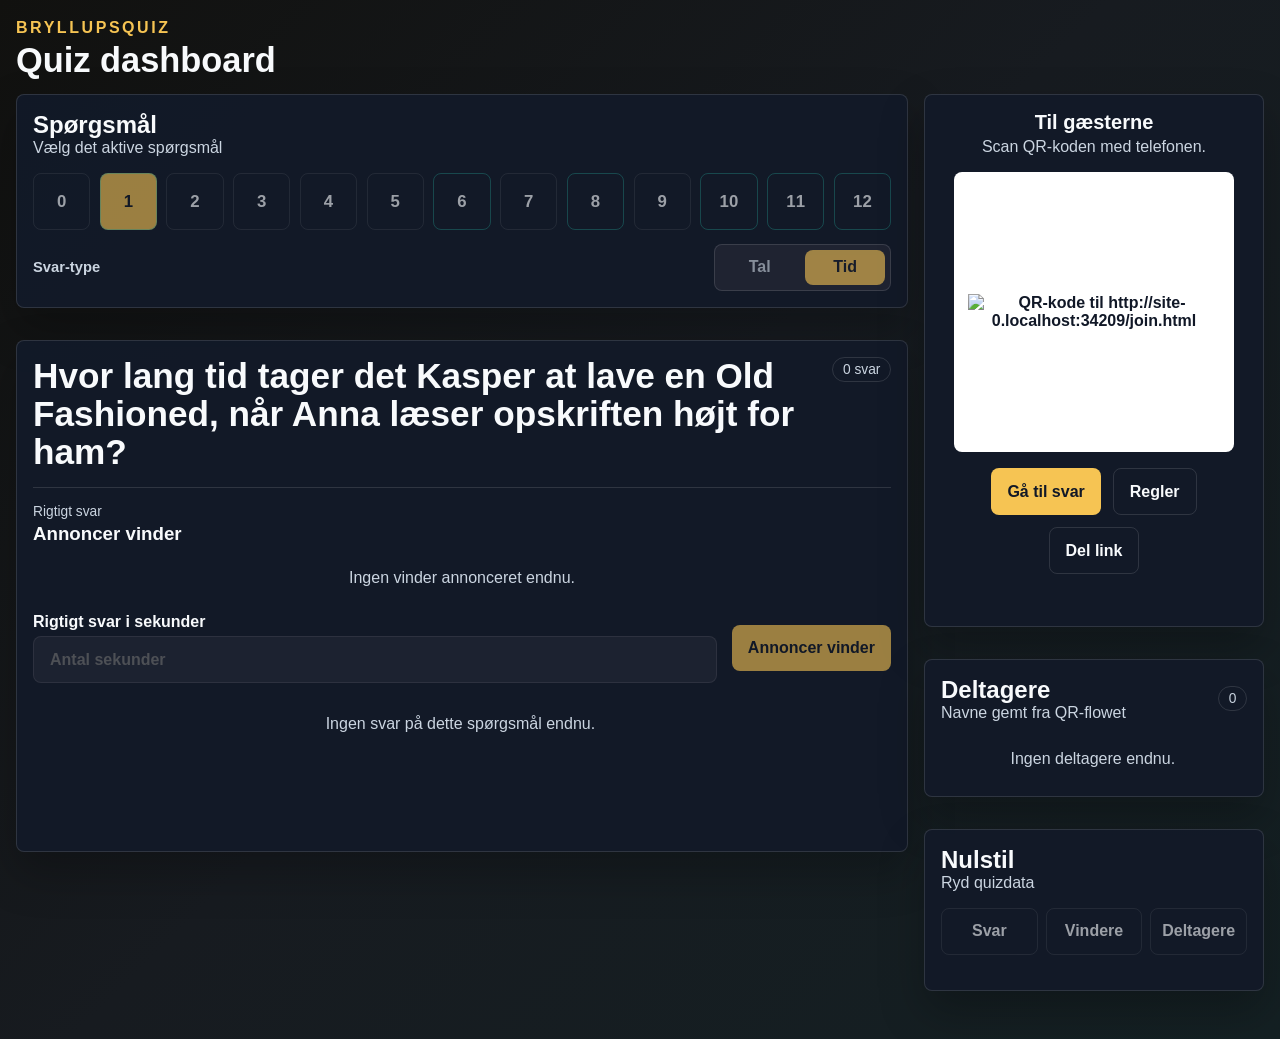
==== index.html @ 45204426 "Add dashboard reset and winner popup" ====
<!DOCTYPE html>
<html lang="da">
  <head>
    <meta charset="UTF-8" />
    <meta name="viewport" content="width=device-width, initial-scale=1.0, maximum-scale=1.0" />
    <meta name="theme-color" content="#0f172a" />
    <title>Bryllupsquiz</title>
    <link rel="stylesheet" href="style.css" />
  </head>
  <body>
    <main class="page home-page">
      <header class="dashboard-topbar">
        <div>
          <p class="eyebrow">Bryllupsquiz</p>
          <h1>Quiz dashboard</h1>
        </div>
      </header>

      <div class="dashboard-layout">
        <section class="dashboard-main">
          <section class="panel question-strip-panel">
            <div class="board-header">
              <div>
                <h2>Spørgsmål</h2>
                <p class="muted-text">Vælg det aktive spørgsmål</p>
              </div>
            </div>
            <div id="question-activation" class="activation-grid question-rail"></div>
            <div class="question-type-toolbar" hidden>
              <span>Svar-type</span>
              <div id="question-type-controls" class="segmented-control" aria-label="Svar-type">
                <button type="button" data-question-type="number">Tal</button>
                <button type="button" data-question-type="time">Tid</button>
              </div>
            </div>
            <p id="question-type-status" class="status-text" hidden></p>
          </section>

          <section class="panel live-panel">
            <div class="board-header">
              <div>
                <h2 id="active-question-title">-</h2>
                <div id="active-question-video" class="active-question-video" hidden></div>
              </div>
              <span id="active-answer-count" class="answer-count">0 svar</span>
            </div>
            <div class="winner-panel">
              <div class="winner-heading">
                <span class="question-number">Rigtigt svar</span>
                <h3>Annoncer vinder</h3>
              </div>
              <div id="winner-current" class="winner-current">
                <p class="empty">Ingen vinder valgt endnu.</p>
              </div>
              <form id="winner-form" class="winner-form">
                <label>
                  <span id="winner-target-label">Rigtigt svar</span>
                  <input id="winner-target" type="number" min="0" step="any" placeholder="Rigtigt tal" required />
                </label>
                <button id="winner-save" type="submit">Annoncer vinder</button>
              </form>
              <p id="winner-status" class="status-text"></p>
            </div>
            <div id="active-answer-list" class="answer-list active-answer-list">
              <p class="empty">Ingen svar endnu.</p>
            </div>
          </section>
        </section>

        <aside class="dashboard-sidebar">
          <section id="start-screen" class="panel start-screen qr-panel">
            <div class="start-copy">
              <strong>Til gæsterne</strong>
              <p>Scan QR-koden med telefonen.</p>
            </div>
            <button id="qr-open" type="button" class="qr-box large qr-button" aria-label="Forstør QR-kode">
              <img id="qr-code" alt="QR-kode til svar-siden" />
            </button>
            <div class="start-actions">
              <button id="start-quiz" type="button">Gå til svar</button>
              <button type="button" class="secondary" data-rules-open>Regler</button>
              <button id="share-link" type="button" class="secondary">Del link</button>
            </div>
            <p id="share-status" class="status-text"></p>
          </section>

          <section class="panel participants-panel">
            <div class="board-header">
              <div>
                <h2>Deltagere</h2>
                <p class="muted-text">Navne gemt fra QR-flowet</p>
              </div>
              <span id="participant-count" class="answer-count">0</span>
            </div>
            <div id="participants-list" class="participant-list">
              <p class="empty">Ingen deltagere endnu.</p>
            </div>
          </section>

          <section class="panel reset-panel">
            <div class="board-header">
              <div>
                <h2>Nulstil</h2>
                <p class="muted-text">Ryd quizdata</p>
              </div>
            </div>
            <div class="reset-actions">
              <button id="reset-answers" type="button" class="secondary" disabled>Svar</button>
              <button id="reset-winners" type="button" class="secondary" disabled>Vindere</button>
              <button id="reset-participants" type="button" class="secondary" disabled>Deltagere</button>
            </div>
            <p id="reset-status" class="status-text"></p>
          </section>
        </aside>
      </div>
    </main>

    <div id="video-modal" class="video-modal" hidden>
      <div class="video-modal-backdrop" data-video-close></div>
      <section class="video-dialog" role="dialog" aria-modal="true" aria-labelledby="video-modal-title">
        <div class="video-dialog-header">
          <div>
            <span id="video-modal-label" class="question-number">Video</span>
            <h2 id="video-modal-title">-</h2>
          </div>
          <button id="video-modal-close" type="button" class="secondary compact-action">Luk</button>
        </div>
        <div id="video-modal-body" class="video-modal-body"></div>
      </section>
    </div>

    <div id="qr-modal" class="video-modal qr-modal" hidden>
      <div class="video-modal-backdrop" data-qr-close></div>
      <section class="video-dialog qr-dialog" role="dialog" aria-modal="true" aria-labelledby="qr-modal-title">
        <div class="video-dialog-header">
          <div>
            <span class="question-number">QR-kode</span>
            <h2 id="qr-modal-title">Scan for at svare</h2>
          </div>
          <button id="qr-modal-close" type="button" class="secondary compact-action">Luk</button>
        </div>
        <div class="qr-modal-body">
          <img id="qr-modal-code" alt="Stor QR-kode til svar-siden" />
        </div>
      </section>
    </div>

    <div id="winner-modal" class="video-modal winner-modal" hidden>
      <div class="video-modal-backdrop" data-winner-close></div>
      <section class="video-dialog winner-dialog" role="dialog" aria-modal="true" aria-labelledby="winner-modal-title">
        <div class="winner-modal-shell">
          <span id="winner-modal-question" class="question-number">Vinder</span>
          <h2 id="winner-modal-title">-</h2>
          <p id="winner-modal-answer" class="winner-modal-answer"></p>
          <p id="winner-modal-meta" class="winner-modal-meta"></p>
          <button id="winner-modal-close" type="button" class="secondary compact-action">Luk</button>
        </div>
      </section>
    </div>

    <script src="firebase-config.js"></script>
    <script src="home.js"></script>
    <script src="rules.js"></script>
  </body>
</html>
---- style.css ----
:root {
  color-scheme: dark;
  --bg: #11110f;
  --panel: #191b20;
  --panel-2: #242837;
  --accent: #f6c453;
  --accent-2: #2dd4bf;
  --ok: #7dd3fc;
  --text: #f8fafc;
  --muted: #cbd5e1;
  --border: rgba(255, 255, 255, 0.12);
}

* {
  box-sizing: border-box;
}

body {
  margin: 0;
  font-family: "Segoe UI", Tahoma, Geneva, Verdana, sans-serif;
  background: linear-gradient(135deg, var(--bg), #171b20 48%, #142023);
  color: var(--text);
  min-height: 100vh;
}

body.modal-open {
  overflow: hidden;
}

.page {
  max-width: 1080px;
  margin: 0 auto;
  padding: 1.2rem 1rem 3rem;
}

.answer-page {
  max-width: 760px;
}

.home-page {
  max-width: 1320px;
}

.dashboard-topbar {
  display: flex;
  align-items: flex-end;
  justify-content: space-between;
  gap: 1rem;
  margin-bottom: 1rem;
}

.dashboard-topbar h1 {
  font-size: 2.15rem;
  line-height: 1.05;
}

.dashboard-layout {
  display: grid;
  grid-template-columns: minmax(0, 1fr) 340px;
  gap: 1rem;
  align-items: start;
}

.dashboard-main,
.dashboard-sidebar {
  display: grid;
  gap: 1rem;
}

.hero {
  text-align: center;
  margin-bottom: 1rem;
}

.eyebrow {
  text-transform: uppercase;
  letter-spacing: 0.16em;
  color: var(--accent);
  font-weight: 700;
  margin-bottom: 0.3rem;
}

h1,
h2,
h3,
p {
  margin-top: 0;
}

h1,
h2,
h3 {
  margin-bottom: 0;
}

.hero p {
  color: var(--muted);
}

.panel,
.board {
  background: rgba(18, 26, 41, 0.95);
  border: 1px solid var(--border);
  border-radius: 0.5rem;
  padding: 1rem;
  box-shadow: 0 20px 45px rgba(0, 0, 0, 0.25);
}

.panel {
  margin-bottom: 1rem;
}

.answer-panel {
  margin-bottom: 0;
}

.participant-bar {
  display: flex;
  align-items: center;
  justify-content: space-between;
  gap: 0.75rem;
  background: rgba(27, 38, 56, 0.72);
  border: 1px solid var(--border);
  border-radius: 0.5rem;
  padding: 0.75rem 1rem;
  margin-bottom: 0.9rem;
}

.participant-bar span {
  color: var(--muted);
}

.start-screen {
  display: grid;
  justify-items: center;
  gap: 1rem;
  text-align: center;
}

.start-copy p {
  color: var(--muted);
  margin-bottom: 0;
}

.start-copy strong {
  display: block;
  font-size: 1.25rem;
  margin-bottom: 0.25rem;
}

.qr-box {
  display: flex;
  justify-content: center;
  align-items: center;
  background: white;
  border-radius: 0.5rem;
  padding: 0.6rem;
  width: 132px;
  aspect-ratio: 1;
}

.qr-box.large {
  width: min(100%, 280px);
  padding: 0.9rem;
}

.qr-box img {
  width: 100%;
  height: auto;
  display: block;
}

.start-actions {
  display: flex;
  flex-wrap: wrap;
  justify-content: center;
  gap: 0.75rem;
}

.control-panel {
  margin-top: 1rem;
}

.muted-text {
  color: var(--muted);
  margin-bottom: 0;
}

.activation-grid {
  display: grid;
  grid-template-columns: repeat(6, minmax(0, 1fr));
  gap: 0.6rem;
}

.question-rail {
  grid-template-columns: repeat(13, minmax(0, 1fr));
}

.activation-cell {
  position: relative;
  min-width: 0;
}

.question-rail .activation-cell {
  aspect-ratio: 1;
}

.activation-button {
  display: grid;
  align-content: center;
  justify-items: center;
  gap: 0.15rem;
  min-height: 3rem;
  background: transparent;
  color: var(--text);
  border: 1px solid var(--border);
  border-radius: 0.5rem;
}

.question-rail .activation-button {
  width: 100%;
  height: 100%;
  min-height: 0;
  padding: 0;
}

.activation-button.active {
  background: var(--accent);
  color: #111827;
  border-color: var(--accent);
}

.activation-number {
  font-size: 1.05rem;
}

.activation-type {
  color: var(--muted);
  font-size: 0.65rem;
  line-height: 1;
  text-transform: uppercase;
}

.activation-button.active .activation-type {
  color: rgba(17, 24, 39, 0.72);
}

.activation-button.type-time {
  border-color: rgba(45, 212, 191, 0.42);
}

.question-type-toolbar {
  display: flex;
  align-items: center;
  justify-content: space-between;
  gap: 0.75rem;
  margin-top: 0.85rem;
}

.question-type-toolbar > span {
  color: var(--muted);
  font-size: 0.92rem;
  font-weight: 700;
}

.compact-action {
  padding: 0.55rem 0.75rem;
}

.video-modal[hidden] {
  display: none;
}

.video-modal {
  position: fixed;
  inset: 0;
  z-index: 50;
  display: grid;
  place-items: center;
  padding: 1rem;
}

.video-modal-backdrop {
  position: absolute;
  inset: 0;
  background: rgba(0, 0, 0, 0.76);
}

.video-dialog {
  position: relative;
  z-index: 1;
  display: grid;
  gap: 1rem;
  width: min(100%, 980px);
  max-height: calc(100vh - 2rem);
  background: rgba(18, 26, 41, 0.98);
  border: 1px solid var(--border);
  border-radius: 0.5rem;
  padding: 1rem;
  box-shadow: 0 24px 70px rgba(0, 0, 0, 0.48);
}

.video-dialog-header {
  display: flex;
  align-items: flex-start;
  justify-content: space-between;
  gap: 1rem;
}

.video-dialog-header h2 {
  font-size: 1.25rem;
  line-height: 1.2;
  overflow-wrap: anywhere;
}

.video-modal-body {
  aspect-ratio: 16 / 9;
  overflow: hidden;
  background: #050608;
  border-radius: 0.5rem;
}

.video-modal-body video {
  width: 100%;
  height: 100%;
  display: block;
  object-fit: contain;
  background: #050608;
}

.custom-video-player {
  position: relative;
  width: 100%;
  height: 100%;
  background: #050608;
}

.custom-video-controls {
  position: absolute;
  left: 0.75rem;
  bottom: 0.75rem;
  display: flex;
  align-items: center;
  gap: 0.5rem;
}

.custom-video-toggle {
  min-height: 2.4rem;
  padding: 0.6rem 0.9rem;
  background: rgba(248, 250, 252, 0.92);
  color: #111827;
  border-color: rgba(248, 250, 252, 0.8);
}

.rules-open-button {
  display: flex;
  width: fit-content;
  margin: 0 auto 1rem;
}

.rules-dialog {
  width: min(100%, 920px);
  gap: 1.7rem;
  padding: 2rem;
}

.rules-dialog .video-dialog-header h2 {
  font-size: 2.45rem;
}

.rules-body {
  display: grid;
  gap: 1.6rem;
}

.rules-list {
  display: grid;
  gap: 1.25rem;
  margin: 0;
  padding-left: 2rem;
}

.rules-list li {
  color: var(--text);
  font-size: 1.65rem;
  line-height: 1.42;
}

.rules-list li::marker {
  color: var(--accent);
  font-weight: 800;
}

.rules-note {
  color: var(--muted);
  font-size: 1.35rem;
  margin-bottom: 0;
}

.winner-dialog {
  width: min(100%, 760px);
  padding: clamp(2rem, 5vw, 4rem);
  text-align: center;
  overflow: hidden;
}

.winner-modal-shell {
  display: grid;
  justify-items: center;
  gap: 1.15rem;
}

.winner-modal .question-number {
  color: var(--accent);
  font-size: 1rem;
  font-weight: 800;
  letter-spacing: 0.08em;
  text-transform: uppercase;
}

.winner-modal h2 {
  font-size: clamp(3.2rem, 9vw, 6.4rem);
  line-height: 0.95;
  overflow-wrap: anywhere;
}

.winner-modal-answer {
  color: var(--text);
  font-size: clamp(1.35rem, 3vw, 2.1rem);
  font-weight: 800;
  margin-bottom: 0;
}

.winner-modal-meta {
  color: var(--muted);
  font-size: clamp(1rem, 2vw, 1.35rem);
  line-height: 1.35;
  margin-bottom: 0;
}

.winner-modal .compact-action {
  min-width: 9rem;
  margin-top: 0.6rem;
}

.qr-dialog {
  width: min(100%, 640px);
}

.qr-modal-body {
  display: grid;
  place-items: center;
  background: white;
  border-radius: 0.5rem;
  padding: min(5vw, 2rem);
}

.qr-modal-body img {
  width: min(100%, 520px);
  height: auto;
  display: block;
}

.inline-toggle {
  display: flex;
  align-items: center;
  gap: 0.6rem;
  min-height: 3.15rem;
}

.inline-toggle input {
  width: auto;
}

.segmented-control {
  display: grid;
  grid-template-columns: repeat(2, minmax(5rem, 1fr));
  gap: 0.35rem;
  background: rgba(36, 40, 55, 0.72);
  border: 1px solid var(--border);
  border-radius: 0.5rem;
  padding: 0.3rem;
}

.segmented-control button {
  background: transparent;
  color: var(--muted);
  padding: 0.55rem 0.75rem;
}

.segmented-control button.active {
  background: var(--accent);
  color: #111827;
}

.status-text {
  color: var(--accent);
  min-height: 1.2rem;
  margin: 0;
}

form {
  display: grid;
  gap: 0.9rem;
}

label {
  display: grid;
  gap: 0.35rem;
  font-weight: 600;
}

input,
textarea,
select,
button,
.button-link {
  font: inherit;
  border-radius: 0.5rem;
  border: none;
}

input,
textarea,
select {
  width: 100%;
  background: var(--panel-2);
  color: var(--text);
  border: 1px solid var(--border);
  padding: 0.85rem 1rem;
}

textarea {
  min-height: 4.7rem;
  resize: vertical;
}

.answer-input-label {
  font-weight: 700;
}

button,
.button-link {
  display: inline-flex;
  align-items: center;
  justify-content: center;
  background: var(--accent);
  color: #111827;
  font-weight: 700;
  cursor: pointer;
  padding: 0.85rem 1rem;
  text-decoration: none;
}

button:disabled,
input:disabled,
textarea:disabled,
select:disabled {
  cursor: not-allowed;
  opacity: 0.6;
}

button.secondary,
.button-link.secondary {
  background: transparent;
  color: var(--text);
  border: 1px solid var(--border);
}

.qr-button {
  background: white;
  color: #111827;
  border: 0;
  cursor: zoom-in;
}

.qr-button:focus-visible {
  outline: 3px solid var(--accent-2);
  outline-offset: 4px;
}

.question-step {
  display: grid;
  gap: 0.85rem;
  background: rgba(27, 38, 56, 0.72);
  border: 1px solid var(--border);
  border-radius: 0.5rem;
  padding: 1rem;
}

.question-step-meta,
.question-nav {
  display: flex;
  align-items: center;
  justify-content: space-between;
  gap: 0.75rem;
}

.question-step-meta {
  color: var(--muted);
  font-size: 0.92rem;
}

.question-step h2 {
  font-size: 2.4rem;
  line-height: 1;
}

.saved-answer-card {
  display: grid;
  gap: 0.35rem;
  background: rgba(45, 212, 191, 0.1);
  border: 1px solid rgba(45, 212, 191, 0.34);
  border-left: 4px solid var(--accent-2);
  border-radius: 0.5rem;
  padding: 0.9rem 1rem;
}

.saved-answer-card span {
  color: var(--accent-2);
  font-size: 0.86rem;
  font-weight: 700;
  text-transform: uppercase;
}

.saved-answer-card p {
  color: var(--text);
  margin-bottom: 0;
  overflow-wrap: anywhere;
}

.question-dots {
  display: flex;
  flex-wrap: wrap;
  justify-content: center;
  gap: 0.35rem;
}

.question-dot {
  width: 2.15rem;
  height: 2.15rem;
  padding: 0;
  border-radius: 999px;
  background: transparent;
  color: var(--text);
  border: 1px solid var(--border);
}

.question-dot.active {
  background: var(--accent);
  color: #111827;
  border-color: var(--accent);
}

.summary {
  display: grid;
  grid-template-columns: repeat(3, minmax(0, 1fr));
  gap: 0.75rem;
  margin-top: 1rem;
}

.summary div {
  background: var(--panel-2);
  border: 1px solid var(--border);
  border-radius: 0.5rem;
  padding: 0.9rem;
  text-align: center;
}

.summary strong {
  display: block;
  font-size: 1.2rem;
  margin-bottom: 0.2rem;
}

.summary span {
  color: var(--muted);
  font-size: 0.95rem;
}

.board-header {
  display: flex;
  justify-content: space-between;
  align-items: center;
  margin-bottom: 1rem;
  gap: 0.75rem;
}

.question-board {
  display: grid;
  gap: 0.85rem;
}

.question-card {
  border: 1px solid var(--border);
  background: var(--panel-2);
  border-radius: 0.5rem;
  padding: 1rem;
}

.question-card-header {
  display: flex;
  justify-content: space-between;
  gap: 1rem;
  align-items: flex-start;
  margin-bottom: 0.85rem;
}

.question-number,
.answer-count,
.winner-block span {
  color: var(--muted);
  font-size: 0.86rem;
}

.question-number {
  display: block;
  margin-bottom: 0.25rem;
}

.answer-count {
  flex: 0 0 auto;
  border: 1px solid var(--border);
  border-radius: 999px;
  padding: 0.25rem 0.6rem;
}

.live-panel {
  min-height: 32rem;
}

.live-panel .board-header {
  align-items: flex-start;
}

.live-panel h2 {
  font-size: 2.2rem;
  line-height: 1.08;
  overflow-wrap: anywhere;
}

.active-question-video {
  margin-top: 0.8rem;
}

.active-question-video-button {
  display: inline-flex;
  align-items: center;
  gap: 0.55rem;
  width: fit-content;
  min-height: 2.55rem;
  padding: 0.65rem 0.95rem;
  background: var(--accent-2);
  color: #111827;
  border-color: rgba(45, 212, 191, 0.7);
}

.active-question-video-button::before {
  content: "";
  width: 0;
  height: 0;
  border-top: 0.34rem solid transparent;
  border-bottom: 0.34rem solid transparent;
  border-left: 0.52rem solid currentColor;
}

.answer-row-header {
  display: flex;
  align-items: baseline;
  justify-content: space-between;
  gap: 1rem;
}

.answer-row-meta {
  display: flex;
  align-items: center;
  justify-content: flex-end;
  gap: 0.4rem;
  flex: 0 0 auto;
}

.answer-row-header span,
.participant-row span {
  color: var(--muted);
  font-size: 0.86rem;
  white-space: nowrap;
}

.live-answer-row {
  background: rgba(36, 40, 55, 0.78);
  border: 1px solid var(--border);
  border-radius: 0.5rem;
  padding: 0.85rem;
}

.live-answer-row.current-winner-answer {
  border-color: rgba(125, 211, 252, 0.58);
  background: rgba(45, 212, 191, 0.12);
}

.live-answer-row.previous-winner-answer {
  opacity: 0.68;
}

.answer-badge {
  border: 1px solid rgba(125, 211, 252, 0.46);
  border-radius: 999px;
  color: var(--ok);
  font-size: 0.72rem;
  font-weight: 700;
  padding: 0.1rem 0.45rem;
}

.winner-panel {
  border-top: 1px solid var(--border);
  margin-top: 1rem;
  padding-top: 1rem;
}

.winner-heading {
  margin-bottom: 0.75rem;
}

.winner-block {
  border-left: 3px solid var(--accent);
  background: rgba(245, 158, 11, 0.1);
  border-radius: 0.5rem;
  padding: 0.75rem;
  margin-bottom: 0.75rem;
}

.winner-block.has-winner {
  border-left-color: var(--ok);
  background: rgba(52, 211, 153, 0.1);
}

.winner-announcement {
  border-color: rgba(125, 211, 252, 0.4);
}

.winner-block strong {
  display: block;
  font-size: 1.35rem;
  margin: 0.15rem 0;
}

.winner-block p {
  color: var(--muted);
  margin-bottom: 0;
}

.answer-list {
  display: grid;
  gap: 0.55rem;
  max-height: 18rem;
  overflow: auto;
  padding-right: 0.2rem;
}

.active-answer-list {
  max-height: 34rem;
}

.answer-row {
  display: grid;
  gap: 0.25rem;
  border-top: 1px solid var(--border);
  padding-top: 0.55rem;
}

.live-answer-row.answer-row {
  border-top: 1px solid var(--border);
  padding-top: 0.85rem;
}

.answer-row p {
  color: var(--muted);
  margin-bottom: 0;
  overflow-wrap: anywhere;
}

.winner-form {
  grid-template-columns: minmax(0, 1fr) auto;
  align-items: center;
  margin-top: 0.85rem;
}

.empty {
  color: var(--muted);
  text-align: center;
  padding: 0.75rem 0;
  margin-bottom: 0;
}

.participant-list {
  display: grid;
  gap: 0.5rem;
  max-height: 21rem;
  overflow: auto;
  padding-right: 0.15rem;
}

.participant-row {
  display: flex;
  align-items: baseline;
  justify-content: space-between;
  gap: 0.75rem;
  background: rgba(36, 40, 55, 0.7);
  border: 1px solid var(--border);
  border-radius: 0.5rem;
  padding: 0.7rem 0.75rem;
}

.participant-row strong {
  overflow-wrap: anywhere;
}

.reset-panel {
  margin-bottom: 0;
}

.reset-actions {
  display: grid;
  grid-template-columns: repeat(3, minmax(0, 1fr));
  gap: 0.5rem;
  margin-top: 0.9rem;
}

.reset-actions button {
  width: 100%;
  min-height: 2.65rem;
  padding-inline: 0.45rem;
}

@media (max-width: 760px) {
  .summary,
  .winner-form {
    grid-template-columns: 1fr;
  }

  .dashboard-topbar,
  .dashboard-layout {
    display: grid;
  }

  .dashboard-layout {
    grid-template-columns: 1fr;
  }

  .question-rail {
    grid-template-columns: repeat(6, minmax(0, 1fr));
  }

  .question-type-toolbar {
    grid-template-columns: 1fr;
  }

  .question-type-toolbar {
    display: grid;
  }

  .start-actions {
    width: 100%;
    display: grid;
  }

  .start-actions button {
    width: 100%;
  }

  .question-card-header,
  .board-header,
  .video-dialog-header,
  .question-nav {
    flex-direction: column;
    align-items: flex-start;
  }

  .question-dots {
    justify-content: flex-start;
  }

  .question-step h2 {
    font-size: 2rem;
  }

  .live-panel h2 {
    font-size: 1.75rem;
  }

  .rules-dialog {
    padding: 1.25rem;
  }

  .rules-dialog .video-dialog-header h2 {
    font-size: 1.85rem;
  }

  .rules-list li {
    font-size: 1.15rem;
  }

  .rules-note {
    font-size: 1rem;
  }
}

@media (max-width: 420px) {
  .question-rail {
    grid-template-columns: repeat(4, minmax(0, 1fr));
  }

  .reset-actions {
    grid-template-columns: 1fr;
  }
}
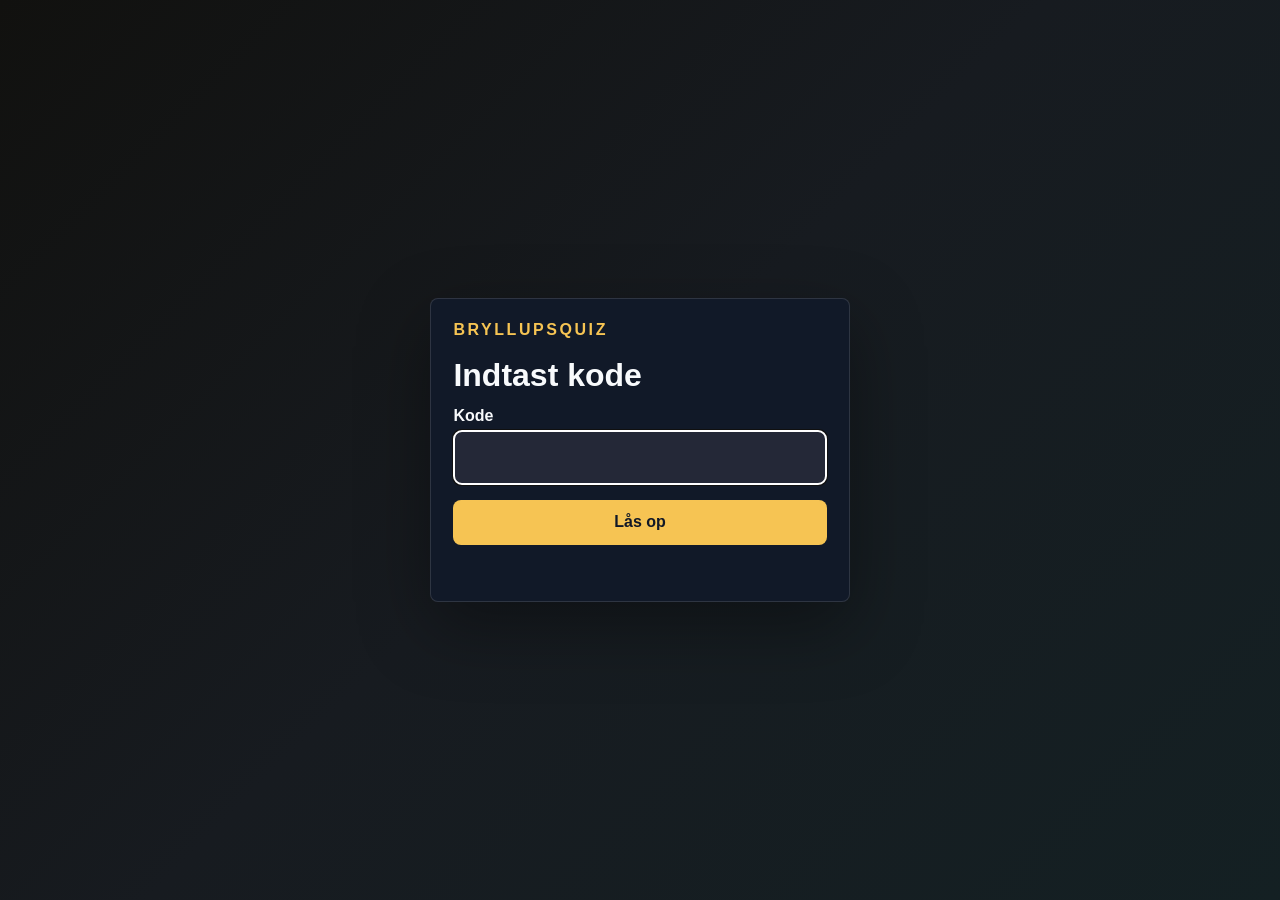
==== commit 6a66a6bc: "Add dashboard access code and move videos" ====
--- a/index.html
+++ b/index.html
@@ -7,8 +7,28 @@
     <title>Bryllupsquiz</title>
     <link rel="stylesheet" href="style.css" />
   </head>
-  <body>
-    <main class="page home-page">
+  <body class="dashboard-locked">
+    <section id="dashboard-lock" class="dashboard-lock" aria-labelledby="dashboard-lock-title">
+      <form id="dashboard-lock-form" class="dashboard-lock-card" autocomplete="off">
+        <p class="eyebrow">Bryllupsquiz</p>
+        <h1 id="dashboard-lock-title">Indtast kode</h1>
+        <label>
+          <span>Kode</span>
+          <input
+            id="dashboard-lock-code"
+            type="password"
+            inputmode="numeric"
+            pattern="[0-9]*"
+            autocomplete="off"
+            required
+          />
+        </label>
+        <button type="submit">Lås op</button>
+        <p id="dashboard-lock-status" class="status-text" aria-live="polite"></p>
+      </form>
+    </section>
+
+    <main id="dashboard-page" class="page home-page" hidden aria-hidden="true">
       <header class="dashboard-topbar">
         <div>
           <p class="eyebrow">Bryllupsquiz</p>
--- a/style.css
+++ b/style.css
@@ -499,6 +499,40 @@
   margin: 0;
 }
 
+.dashboard-lock[hidden] {
+  display: none;
+}
+
+.dashboard-lock {
+  min-height: 100vh;
+  display: grid;
+  place-items: center;
+  padding: 1rem;
+}
+
+.dashboard-lock-card {
+  width: min(100%, 420px);
+  background: rgba(18, 26, 41, 0.96);
+  border: 1px solid var(--border);
+  border-radius: 0.5rem;
+  box-shadow: 0 24px 70px rgba(0, 0, 0, 0.36);
+  padding: 1.4rem;
+}
+
+.dashboard-lock-card h1 {
+  font-size: 2rem;
+  line-height: 1.05;
+}
+
+.dashboard-lock-card input {
+  font-size: 1.35rem;
+  text-align: center;
+}
+
+.dashboard-lock-card button {
+  width: 100%;
+}
+
 form {
   display: grid;
   gap: 0.9rem;
@@ -740,6 +774,9 @@
 }
 
 .active-question-video {
+  display: flex;
+  flex-wrap: wrap;
+  gap: 0.55rem;
   margin-top: 0.8rem;
 }
 
@@ -911,6 +948,15 @@
   padding: 0.7rem 0.75rem;
 }
 
+.participant-row.has-answered-active {
+  background: rgba(52, 211, 153, 0.16);
+  border-color: rgba(52, 211, 153, 0.62);
+}
+
+.participant-row.has-answered-active span {
+  color: #bbf7d0;
+}
+
 .participant-row strong {
   overflow-wrap: anywhere;
 }
